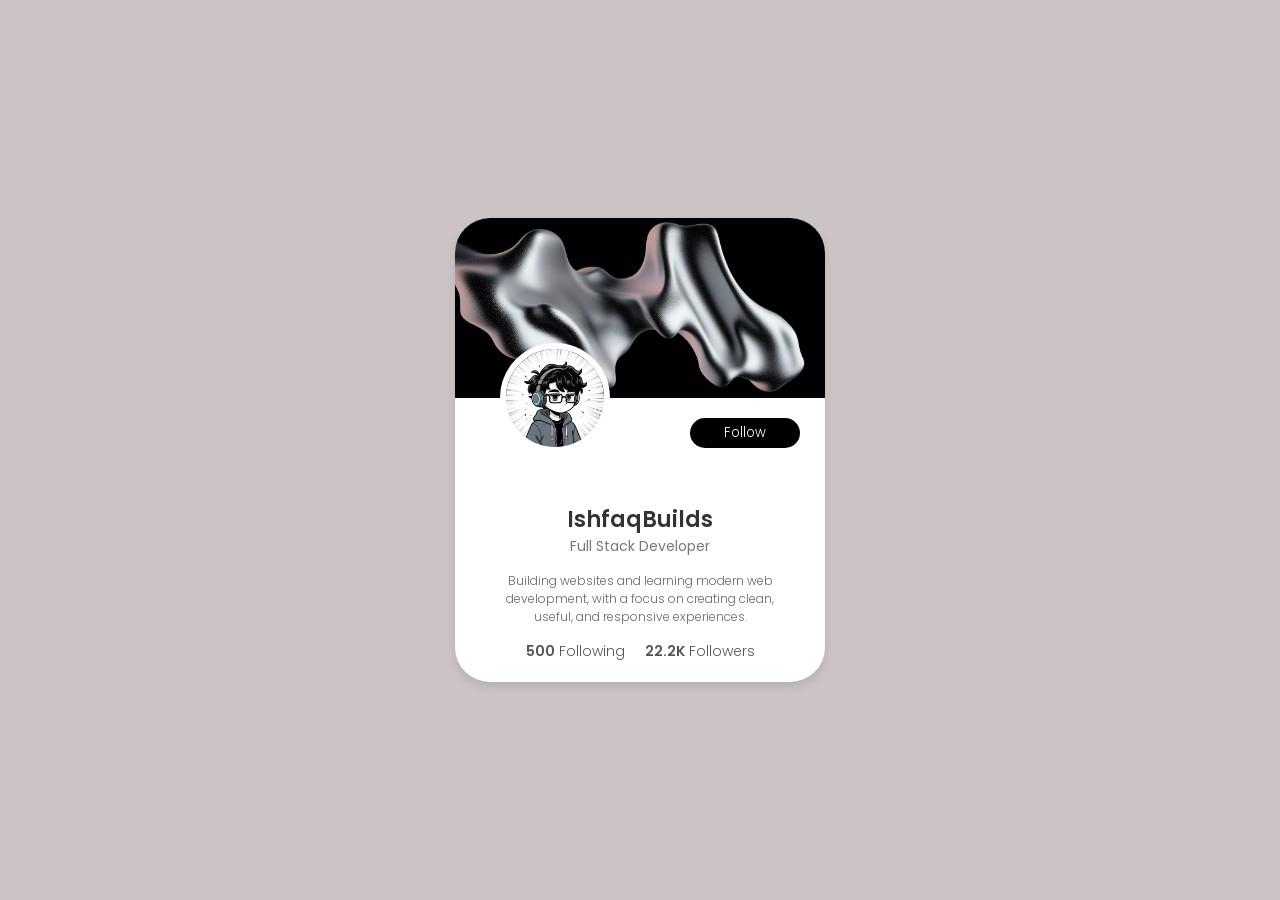
==== LearningCSS/Profile Card/index.html @ 69ce74d7 "Added LearningCSS" ====
<!doctype html>
<html lang="en">
  <head>
    <meta charset="UTF-8" />
    <meta name="viewport" content="width=device-width, initial-scale=1.0" />
    <title>Profile Card</title>

    <!-- CSS -->
    <link rel="stylesheet" href="style.css" />
  </head>
  <body>
    <div class="profile_card">

      <div class="cover_image">
        <img src="coverImg.jpeg" alt="Cover Image" class="cover_img" />
      </div>

      <div class="profile_top">

        <div class="image">
          <img src="Profile.jpg" alt="Profile Image" class="profile_img" />
        </div>

        <button class="follow_button">Follow</button>
      </div>

      <div class="profile_data">

        <span class="name">IshfaqBuilds</span>
        <span class="job">Full Stack Developer</span>

        <p class="description">
          Building websites and learning modern web development, with a focus on creating clean, useful, and responsive experiences.
        </p>

        <div class="stats">
          <span><strong>500</strong> Following</span>
          <span><strong>22.2K</strong> Followers</span>
        </div>

      </div>
    </div>
  </body>
</html>
---- LearningCSS/Profile Card/style.css ----
/* Google Fonts - Poppins */
@import url("https://fonts.googleapis.com/css2?family=Poppins:ital,wght@0,100;0,200;0,300;0,400;0,500;0,600;0,700;0,800;0,900;1,100;1,200;1,300;1,400;1,500;1,600;1,700;1,800;1,900&display=swap");

* {
  font-family: "Poppins", sans-serif;
  font-weight: 300;
  font-style: normal;
  margin: 0;
  padding: 0;
  box-sizing: border-box;
}

.image {
  position: relative;
  height: 150px;
  width: 150px;
  border-radius: 50%;
  /* background-color: black; */
  padding: 20px;
  margin-top: -75px;
  margin-bottom: 10px;
  left: 25px;
}

.cover_image {
  width: 100%;
  height: 180px;
  overflow: hidden;
}

.cover_img {
  width: 100%;
  height: 100%;
  object-fit: cover;
}

.image .profile_img {
  height: 100%;
  width: 100%;
  border-radius: 50%;
  border: 6px solid #fff;
  object-fit: cover;
}

body {
  height: 100vh;
  display: flex;
  align-items: center;
  justify-content: center;
  background-color: rgb(204, 196, 196);
}

.profile_card {
  display: flex;
  flex-direction: column;
  align-items: center;
  max-width: 370px;
  width: 100%;
  background: #fff;
  border-radius: 35px;
  overflow: hidden;
  box-shadow: 0 5px 10px rgba(0, 0, 0, 0.1);
}

.profile_card .profile_data {
  display: flex;
  flex-direction: column;
  align-items: center;
  color: #333;
  width: 100%;
}

.profile_data .name {
  font-size: 22px;
  font-weight: 600;
}
.profile_data .job {
  font-size: 14px;
  font-weight: 400;
  color: #777;
}

.profile_data .description {
  max-width: 280px;
  margin-top: 15px;
  font-size: 12px;
  color: #666;
  text-align: center;
}

.follow_button {
  width: 110px;
  height: 30px;
  border: none;
  background-color: black;
  color: white;
  border-radius: 50px;
  text-align: center;
  position: relative;
  right: 25px;
  bottom: 8px;
}

.profile_top {
  width: 100%;
  display: flex;
  align-items: center;
  justify-content: space-between;
  margin-bottom: 20px;
}

.stats {
  display: flex;
  gap: 20px;
  margin-top: 15px;
  margin-bottom: 20px;
}

.stats span {
  font-size: 14px;
  color: #555;
}

.stats strong {
  font-weight: 600;
}
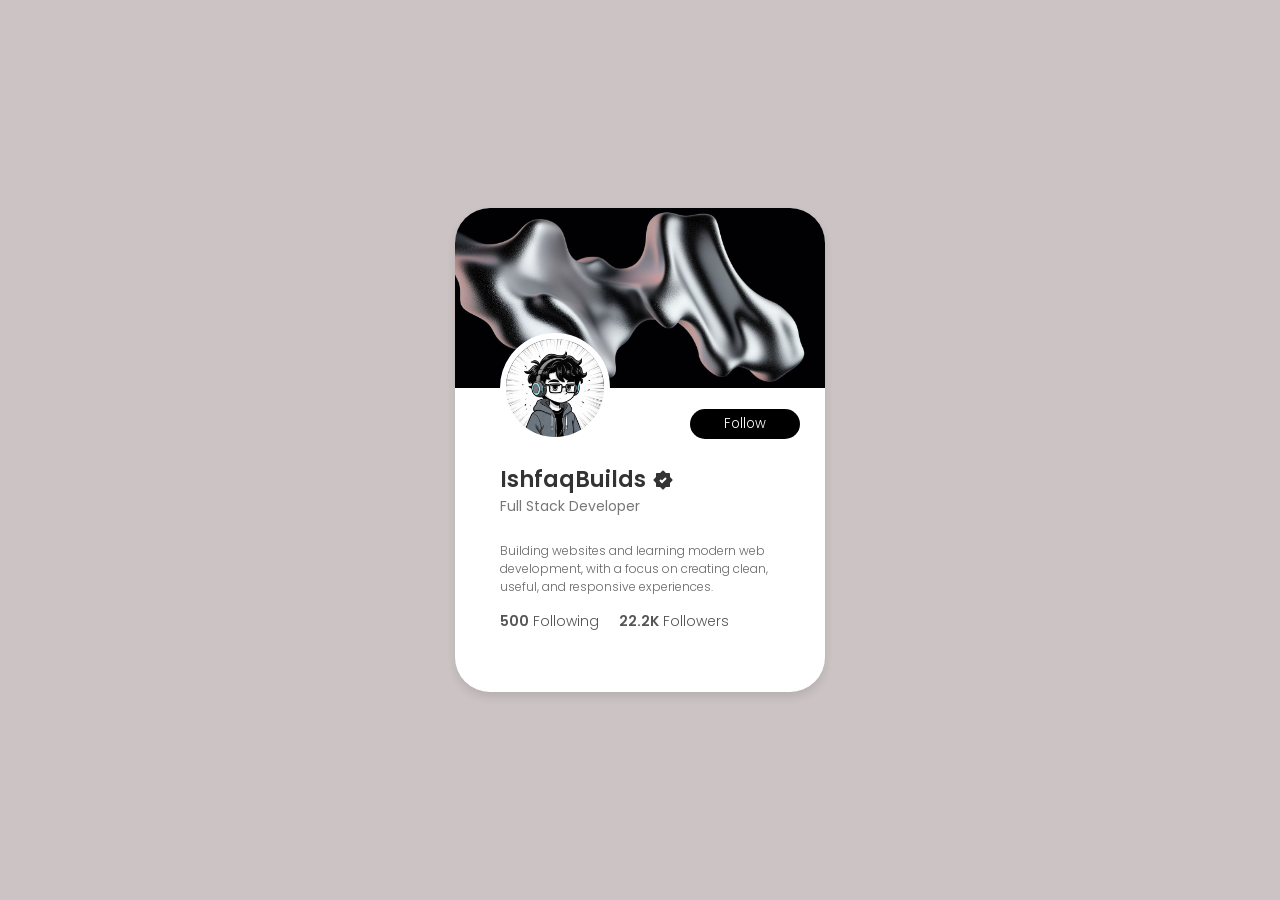
==== commit 4dd13bce: "Profile Card Completed" ====
--- a/LearningCSS/Profile Card/index.html
+++ b/LearningCSS/Profile Card/index.html
@@ -10,34 +10,45 @@
   </head>
   <body>
     <div class="profile_card">
-
       <div class="cover_image">
         <img src="coverImg.jpeg" alt="Cover Image" class="cover_img" />
       </div>
 
       <div class="profile_top">
-
         <div class="image">
           <img src="Profile.jpg" alt="Profile Image" class="profile_img" />
         </div>
 
-        <button class="follow_button">Follow</button>
+        <button class="follow_button">
+          <a href="https://github.com/ishfaqbuilds">Follow</a>
+        </button>
       </div>
 
       <div class="profile_data">
+        <span class="name">
+          IshfaqBuilds
+          <svg
+            xmlns="http://www.w3.org/2000/svg"
+            width="24"
+            height="24"
+            fill="currentColor"
+            viewBox="0 0 24 24">
+            <!--Boxicons v3.0.8 https://boxicons.com | License  https://docs.boxicons.com/free-->
+            <path d="M19 9.09V6c0-.55-.45-1-1-1h-3.09L12.7 2.79a.996.996 0 0 0-1.41 0L9.08 5H5.99c-.55 0-1 .45-1 1v3.09L2.78 11.3a.996.996 0 0 0 0 1.41l2.21 2.21v3.09c0 .55.45 1 1 1h3.09l2.21 2.21c.2.2.45.29.71.29s.51-.1.71-.29l2.21-2.21h3.09c.55 0 1-.45 1-1v-3.09l2.21-2.21a.996.996 0 0 0 0-1.41l-2.21-2.21Zm-8 6.33-2.71-2.71L9.7 11.3l1.29 1.29 3.29-3.29 1.41 1.41-4.71 4.71Z"></path>
+          </svg>
+        </span>
 
-        <span class="name">IshfaqBuilds</span>
         <span class="job">Full Stack Developer</span>
 
         <p class="description">
-          Building websites and learning modern web development, with a focus on creating clean, useful, and responsive experiences.
+          Building websites and learning modern web development, with a focus on
+          creating clean, useful, and responsive experiences.
         </p>
 
         <div class="stats">
           <span><strong>500</strong> Following</span>
           <span><strong>22.2K</strong> Followers</span>
         </div>
-
       </div>
     </div>
   </body>
--- a/LearningCSS/Profile Card/style.css
+++ b/LearningCSS/Profile Card/style.css
@@ -15,10 +15,9 @@
   height: 150px;
   width: 150px;
   border-radius: 50%;
-  /* background-color: black; */
   padding: 20px;
   margin-top: -75px;
-  margin-bottom: 10px;
+  margin-bottom: -20px;
   left: 25px;
 }
 
@@ -65,9 +64,16 @@
 .profile_card .profile_data {
   display: flex;
   flex-direction: column;
-  align-items: center;
+  align-items: flex-start;
+  padding-left: 45px;
   color: #333;
   width: 100%;
+}
+
+.name {
+  display: flex;
+  align-items: center;
+  gap: 5px;
 }
 
 .profile_data .name {
@@ -78,6 +84,7 @@
   font-size: 14px;
   font-weight: 400;
   color: #777;
+  padding-bottom: 10px;
 }
 
 .profile_data .description {
@@ -85,20 +92,43 @@
   margin-top: 15px;
   font-size: 12px;
   color: #666;
-  text-align: center;
+  text-align: left;
 }
 
 .follow_button {
+  /* appearance */
   width: 110px;
   height: 30px;
   border: none;
   background-color: black;
   color: white;
-  border-radius: 50px;
-  text-align: center;
+  border-radius: 55px;
+
+  /* positioning */
   position: relative;
   right: 25px;
-  bottom: 8px;
+  bottom: -8px;
+
+  /* layout */
+  display: flex;
+  align-items: center;
+  justify-content: center;
+
+  /* animation */
+  transition: transform 0.1s;
+}
+
+.follow_button:active {
+  transform: scale(0.95);
+}
+
+.follow_button:hover {
+  background-color: #333;
+}
+
+.follow_button a {
+  color: white;
+  text-decoration: none;
 }
 
 .profile_top {
@@ -110,10 +140,12 @@
 }
 
 .stats {
+  width: 100%;
   display: flex;
   gap: 20px;
   margin-top: 15px;
   margin-bottom: 20px;
+  padding-bottom: 40px;
 }
 
 .stats span {
@@ -123,4 +155,4 @@
 
 .stats strong {
   font-weight: 600;
-}+}
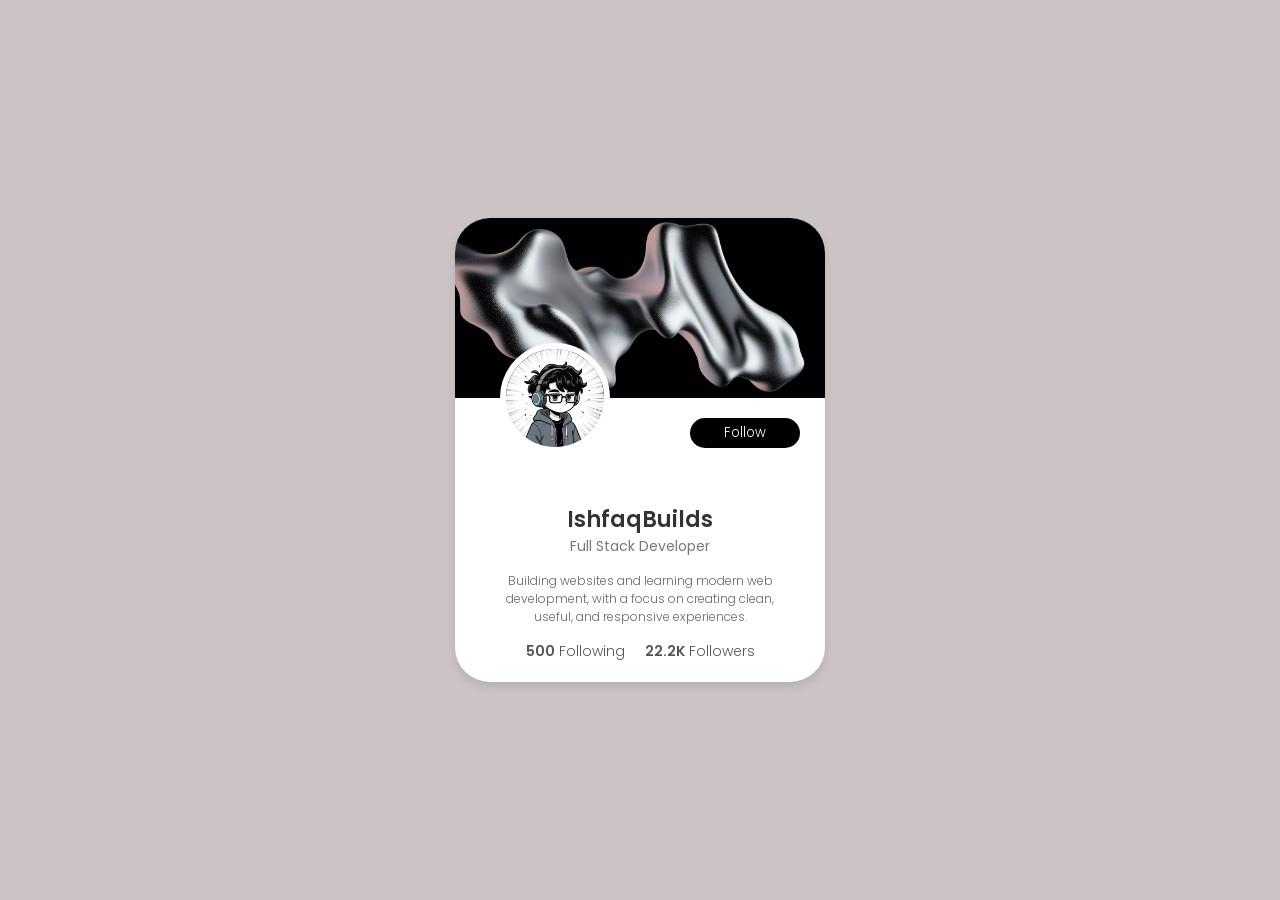
==== commit 004a3f85: "Revert "Profile Card Completed" This reverts commit f2ad5290cf9d2b53f649dee04cc6130ecd58c297." ====
--- a/LearningCSS/Profile Card/index.html
+++ b/LearningCSS/Profile Card/index.html
@@ -10,45 +10,34 @@
   </head>
   <body>
     <div class="profile_card">
+
       <div class="cover_image">
         <img src="coverImg.jpeg" alt="Cover Image" class="cover_img" />
       </div>
 
       <div class="profile_top">
+
         <div class="image">
           <img src="Profile.jpg" alt="Profile Image" class="profile_img" />
         </div>
 
-        <button class="follow_button">
-          <a href="https://github.com/ishfaqbuilds">Follow</a>
-        </button>
+        <button class="follow_button">Follow</button>
       </div>
 
       <div class="profile_data">
-        <span class="name">
-          IshfaqBuilds
-          <svg
-            xmlns="http://www.w3.org/2000/svg"
-            width="24"
-            height="24"
-            fill="currentColor"
-            viewBox="0 0 24 24">
-            <!--Boxicons v3.0.8 https://boxicons.com | License  https://docs.boxicons.com/free-->
-            <path d="M19 9.09V6c0-.55-.45-1-1-1h-3.09L12.7 2.79a.996.996 0 0 0-1.41 0L9.08 5H5.99c-.55 0-1 .45-1 1v3.09L2.78 11.3a.996.996 0 0 0 0 1.41l2.21 2.21v3.09c0 .55.45 1 1 1h3.09l2.21 2.21c.2.2.45.29.71.29s.51-.1.71-.29l2.21-2.21h3.09c.55 0 1-.45 1-1v-3.09l2.21-2.21a.996.996 0 0 0 0-1.41l-2.21-2.21Zm-8 6.33-2.71-2.71L9.7 11.3l1.29 1.29 3.29-3.29 1.41 1.41-4.71 4.71Z"></path>
-          </svg>
-        </span>
 
+        <span class="name">IshfaqBuilds</span>
         <span class="job">Full Stack Developer</span>
 
         <p class="description">
-          Building websites and learning modern web development, with a focus on
-          creating clean, useful, and responsive experiences.
+          Building websites and learning modern web development, with a focus on creating clean, useful, and responsive experiences.
         </p>
 
         <div class="stats">
           <span><strong>500</strong> Following</span>
           <span><strong>22.2K</strong> Followers</span>
         </div>
+
       </div>
     </div>
   </body>
--- a/LearningCSS/Profile Card/style.css
+++ b/LearningCSS/Profile Card/style.css
@@ -15,9 +15,10 @@
   height: 150px;
   width: 150px;
   border-radius: 50%;
+  /* background-color: black; */
   padding: 20px;
   margin-top: -75px;
-  margin-bottom: -20px;
+  margin-bottom: 10px;
   left: 25px;
 }
 
@@ -64,16 +65,9 @@
 .profile_card .profile_data {
   display: flex;
   flex-direction: column;
-  align-items: flex-start;
-  padding-left: 45px;
+  align-items: center;
   color: #333;
   width: 100%;
-}
-
-.name {
-  display: flex;
-  align-items: center;
-  gap: 5px;
 }
 
 .profile_data .name {
@@ -84,7 +78,6 @@
   font-size: 14px;
   font-weight: 400;
   color: #777;
-  padding-bottom: 10px;
 }
 
 .profile_data .description {
@@ -92,43 +85,20 @@
   margin-top: 15px;
   font-size: 12px;
   color: #666;
-  text-align: left;
+  text-align: center;
 }
 
 .follow_button {
-  /* appearance */
   width: 110px;
   height: 30px;
   border: none;
   background-color: black;
   color: white;
-  border-radius: 55px;
-
-  /* positioning */
+  border-radius: 50px;
+  text-align: center;
   position: relative;
   right: 25px;
-  bottom: -8px;
-
-  /* layout */
-  display: flex;
-  align-items: center;
-  justify-content: center;
-
-  /* animation */
-  transition: transform 0.1s;
-}
-
-.follow_button:active {
-  transform: scale(0.95);
-}
-
-.follow_button:hover {
-  background-color: #333;
-}
-
-.follow_button a {
-  color: white;
-  text-decoration: none;
+  bottom: 8px;
 }
 
 .profile_top {
@@ -140,12 +110,10 @@
 }
 
 .stats {
-  width: 100%;
   display: flex;
   gap: 20px;
   margin-top: 15px;
   margin-bottom: 20px;
-  padding-bottom: 40px;
 }
 
 .stats span {
@@ -155,4 +123,4 @@
 
 .stats strong {
   font-weight: 600;
-}
+}
